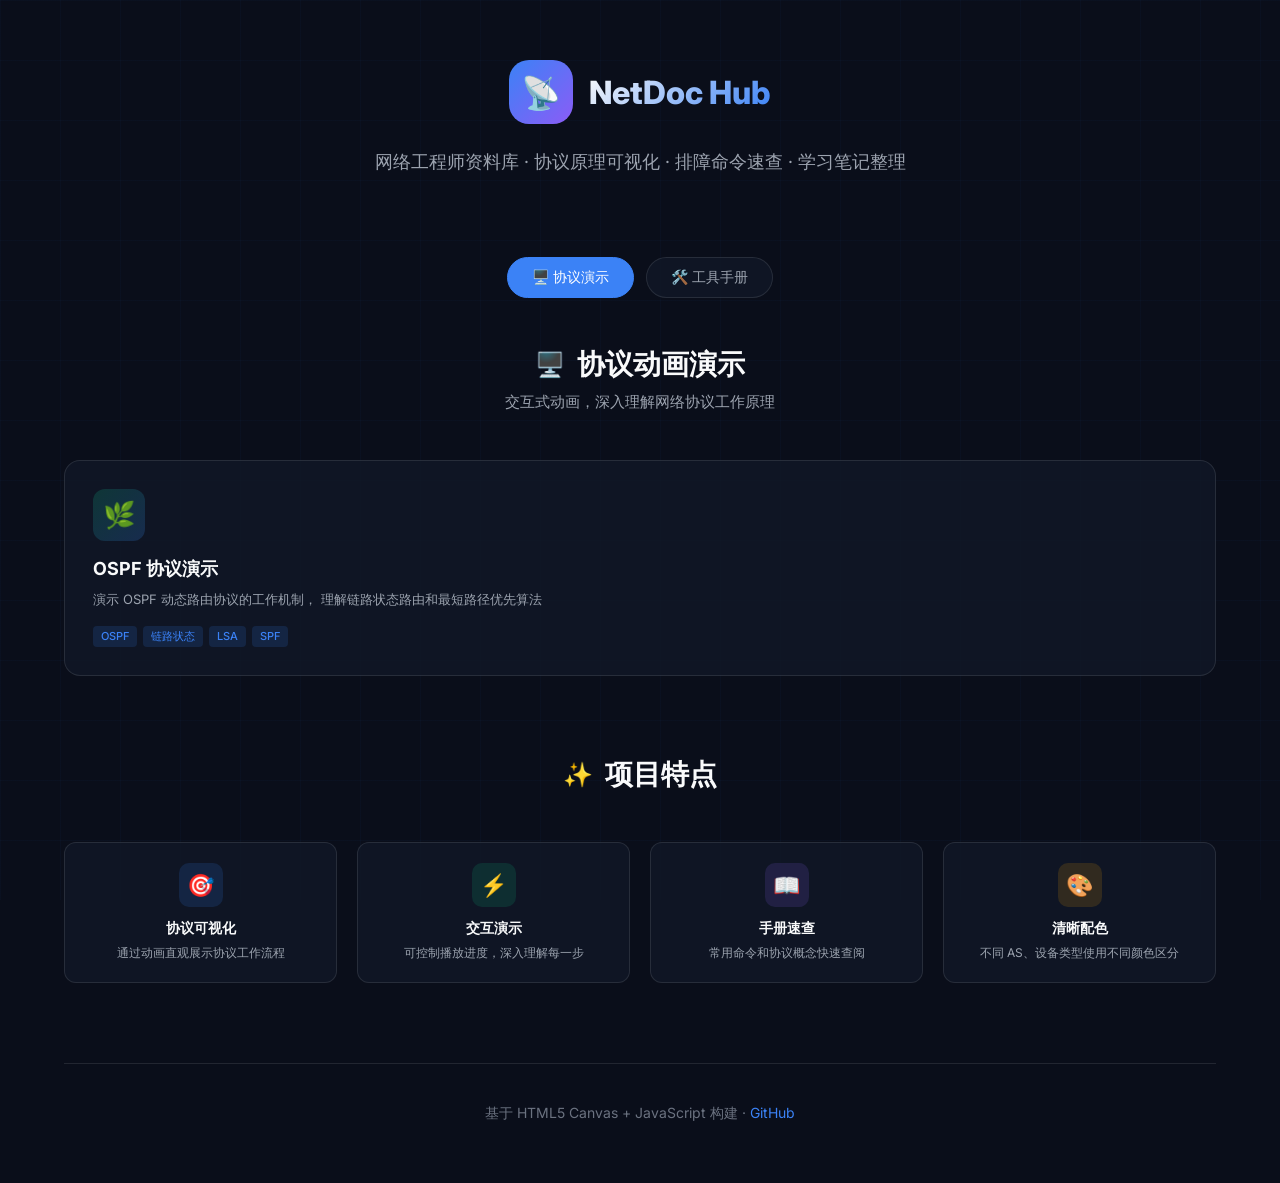
==== index.html @ 4e07fca8 "Update index.html" ====
<!DOCTYPE html>
<html lang="zh-CN">
<head>
    <meta charset="UTF-8">
    <meta name="viewport" content="width=device-width, initial-scale=1.0">
    <title>NetDoc Hub - 网络工程师资料库</title>
    <link rel="preconnect" href="https://fonts.googleapis.com">
    <link rel="preconnect" href="https://fonts.gstatic.com" crossorigin>
    <link href="https://fonts.googleapis.com/css2?family=Inter:wght@400;500;600;700;800&family=JetBrains+Mono:wght@400;500;700&display=swap" rel="stylesheet">
    <style>
        * {
            margin: 0;
            padding: 0;
            box-sizing: border-box;
        }

        :root {
            --bg-primary: #0a0e1a;
            --bg-secondary: #111827;
            --bg-card: rgba(17, 24, 39, 0.8);
            --text-primary: #f9fafb;
            --text-secondary: #9ca3af;
            --text-tertiary: #6b7280;
            --accent-blue: #3b82f6;
            --accent-green: #10b981;
            --accent-purple: #8b5cf6;
            --accent-orange: #f59e0b;
            --accent-red: #ef4444;
            --accent-cyan: #06b6d4;
            --border-color: rgba(255, 255, 255, 0.1);
        }

        body {
            font-family: 'Inter', -apple-system, BlinkMacSystemFont, sans-serif;
            background: var(--bg-primary);
            color: var(--text-primary);
            min-height: 100vh;
            overflow-x: hidden;
        }

        .bg-grid {
            position: fixed;
            top: 0;
            left: 0;
            width: 100%;
            height: 100%;
            background-image:
                linear-gradient(rgba(59, 130, 246, 0.03) 1px, transparent 1px),
                linear-gradient(90deg, rgba(59, 130, 246, 0.03) 1px, transparent 1px);
            background-size: 60px 60px;
            pointer-events: none;
            z-index: 0;
        }

        .container {
            position: relative;
            z-index: 1;
            max-width: 1200px;
            margin: 0 auto;
            padding: 60px 24px;
        }

        header {
            text-align: center;
            margin-bottom: 80px;
        }

        .logo {
            display: inline-flex;
            align-items: center;
            gap: 16px;
            margin-bottom: 24px;
        }

        .logo-icon {
            width: 64px;
            height: 64px;
            background: linear-gradient(135deg, var(--accent-blue), var(--accent-purple));
            border-radius: 20px;
            display: flex;
            align-items: center;
            justify-content: center;
            font-size: 32px;
        }

        .logo-text {
            font-size: 32px;
            font-weight: 800;
            background: linear-gradient(135deg, var(--text-primary), var(--accent-blue));
            -webkit-background-clip: text;
            -webkit-text-fill-color: transparent;
        }

        .subtitle {
            font-size: 18px;
            color: var(--text-secondary);
            max-width: 600px;
            margin: 0 auto;
            line-height: 1.6;
        }

        .category-nav {
            display: flex;
            justify-content: center;
            gap: 12px;
            margin: 48px 0;
            flex-wrap: wrap;
        }

        .category-btn {
            padding: 10px 24px;
            background: var(--bg-card);
            border: 1px solid var(--border-color);
            border-radius: 100px;
            color: var(--text-secondary);
            font-size: 14px;
            font-weight: 500;
            cursor: pointer;
            transition: all 0.3s ease;
            text-decoration: none;
        }

        .category-btn:hover,
        .category-btn.active {
            background: var(--accent-blue);
            border-color: var(--accent-blue);
            color: white;
        }

        .category-btn.protocol { }
        .category-btn.protocol:hover,
        .category-btn.protocol.active {
            background: var(--accent-blue);
            border-color: var(--accent-blue);
        }

        .category-btn.tool:hover,
        .category-btn.tool.active {
            background: var(--accent-green);
            border-color: var(--accent-green);
        }

        .category-btn.ebook:hover,
        .category-btn.ebook.active {
            background: var(--accent-orange);
            border-color: var(--accent-orange);
        }

        .section-title {
            text-align: center;
            margin-bottom: 48px;
        }

        .section-title h2 {
            font-size: 28px;
            font-weight: 700;
            margin-bottom: 8px;
            display: flex;
            align-items: center;
            justify-content: center;
            gap: 12px;
        }

        .section-title h2 .icon {
            font-size: 24px;
        }

        .section-title p {
            color: var(--text-secondary);
            font-size: 15px;
        }

        .projects-grid {
            display: grid;
            grid-template-columns: repeat(auto-fit, minmax(320px, 1fr));
            gap: 24px;
            margin-bottom: 80px;
        }

        .project-card {
            background: var(--bg-card);
            border: 1px solid var(--border-color);
            border-radius: 16px;
            padding: 28px;
            transition: all 0.3s ease;
            cursor: pointer;
            text-decoration: none;
            color: inherit;
            display: block;
            position: relative;
            overflow: hidden;
        }

        .project-card::before {
            content: '';
            position: absolute;
            top: 0;
            left: 0;
            right: 0;
            height: 3px;
            background: linear-gradient(90deg, var(--card-accent), transparent);
            opacity: 0;
            transition: opacity 0.3s;
        }

        .project-card:hover {
            transform: translateY(-4px);
            border-color: var(--card-accent, var(--accent-blue));
            box-shadow: 0 20px 40px rgba(0, 0, 0, 0.3);
        }

        .project-card:hover::before {
            opacity: 1;
        }

        .project-icon {
            width: 52px;
            height: 52px;
            border-radius: 12px;
            display: flex;
            align-items: center;
            justify-content: center;
            font-size: 26px;
            margin-bottom: 16px;
        }

        .project-card h3 {
            font-size: 18px;
            font-weight: 700;
            margin-bottom: 8px;
        }

        .project-card p {
            color: var(--text-secondary);
            font-size: 13px;
            line-height: 1.6;
            margin-bottom: 16px;
        }

        .project-tags {
            display: flex;
            flex-wrap: wrap;
            gap: 6px;
        }

        .tag {
            padding: 3px 8px;
            background: rgba(59, 130, 246, 0.15);
            border-radius: 4px;
            font-size: 11px;
            font-weight: 500;
            color: var(--accent-blue);
        }

        .tag.protocol { background: rgba(59, 130, 246, 0.15); color: var(--accent-blue); }
        .tag.tool { background: rgba(16, 185, 129, 0.15); color: var(--accent-green); }
        .tag.ebook { background: rgba(245, 158, 11, 0.15); color: var(--accent-orange); }

        .features {
            display: grid;
            grid-template-columns: repeat(auto-fit, minmax(260px, 1fr));
            gap: 20px;
            margin-bottom: 80px;
        }

        .feature-card {
            background: var(--bg-card);
            border: 1px solid var(--border-color);
            border-radius: 12px;
            padding: 20px;
            text-align: center;
        }

        .feature-icon {
            width: 44px;
            height: 44px;
            border-radius: 10px;
            display: flex;
            align-items: center;
            justify-content: center;
            font-size: 22px;
            margin: 0 auto 12px;
        }

        .feature-card h4 {
            font-size: 14px;
            font-weight: 600;
            margin-bottom: 6px;
        }

        .feature-card p {
            color: var(--text-secondary);
            font-size: 12px;
            line-height: 1.5;
        }

        footer {
            text-align: center;
            padding-top: 40px;
            border-top: 1px solid var(--border-color);
            color: var(--text-tertiary);
            font-size: 14px;
        }

        footer a {
            color: var(--accent-blue);
            text-decoration: none;
        }

        footer a:hover {
            text-decoration: underline;
        }

        .stats {
            display: flex;
            justify-content: center;
            gap: 48px;
            margin: 40px 0;
        }

        .stat-item {
            text-align: center;
        }

        .stat-value {
            font-size: 36px;
            font-weight: 800;
            color: var(--accent-blue);
        }

        .stat-label {
            font-size: 13px;
            color: var(--text-tertiary);
            margin-top: 4px;
        }

        @media (max-width: 768px) {
            .container {
                padding: 40px 16px;
            }

            .logo-text {
                font-size: 24px;
            }

            .category-nav {
                gap: 8px;
            }

            .category-btn {
                padding: 8px 16px;
                font-size: 13px;
            }

            .projects-grid {
                grid-template-columns: 1fr;
            }

            .stats {
                gap: 24px;
            }

            .stat-value {
                font-size: 28px;
            }
        }
    </style>
</head>
<body>
    <div class="bg-grid"></div>
    <div class="container">
        <header>
            <div class="logo">
                <div class="logo-icon">📡</div>
                <span class="logo-text">NetDoc Hub</span>
            </div>
            <p class="subtitle">
                网络工程师资料库 · 协议原理可视化 · 排障命令速查 · 学习笔记整理
            </p>
        </header>

        <nav class="category-nav">
            <a href="#protocols" class="category-btn protocol active" onclick="switchCategory('protocol', event)">🖥️ 协议演示</a>
            <a href="#tools" class="category-btn tool" onclick="switchCategory('tool', event)">🛠️ 工具手册</a>
        </nav>

        <section id="protocols">
            <div class="section-title">
                <h2><span class="icon">🖥️</span> 协议动画演示</h2>
                <p>交互式动画，深入理解网络协议工作原理</p>
            </div>

            <div class="projects-grid">
                <a href="ospf/ospf.html" class="project-card" style="--card-accent: var(--accent-green);">
                    <div class="project-icon" style="background: linear-gradient(135deg, rgba(16, 185, 129, 0.2), rgba(59, 130, 246, 0.2));">
                        🌿
                    </div>
                    <h3>OSPF 协议演示</h3>
                    <p>
                        演示 OSPF 动态路由协议的工作机制，
                        理解链路状态路由和最短路径优先算法
                    </p>
                    <div class="project-tags">
                        <span class="tag protocol">OSPF</span>
                        <span class="tag protocol">链路状态</span>
                        <span class="tag protocol">LSA</span>
                        <span class="tag protocol">SPF</span>
                    </div>
                </a>
            </div>
        </section>

        <section id="tools">
            <div class="section-title">
                <h2><span class="icon">🛠️</span> 工具手册</h2>
                <p>网络工程师必备工具速查</p>
            </div>

            <div class="projects-grid">
                <a href="手册/网工入门・8 个排障必备命令 图文速查手册 (1) (1).pdf" class="project-card" style="--card-accent: var(--accent-orange);">
                    <div class="project-icon" style="background: linear-gradient(135deg, rgba(245, 158, 11, 0.2), rgba(239, 68, 68, 0.2));">
                        📚
                    </div>
                    <h3>排障必备命令速查</h3>
                    <p>
                        8 个网络故障排查必备命令速查手册，
                        包含 ping、traceroute、netstat 等常用工具详解
                    </p>
                    <div class="project-tags">
                        <span class="tag tool">PDF</span>
                        <span class="tag tool">排障</span>
                        <span class="tag tool">速查</span>
                    </div>
                </a>

                <a href="docs/bgp-manual.html" class="project-card" style="--card-accent: var(--accent-blue);">
                    <div class="project-icon" style="background: linear-gradient(135deg, rgba(59, 130, 246, 0.2), rgba(139, 92, 246, 0.2));">
                        📖
                    </div>
                    <h3>BGP 协议手册</h3>
                    <p>
                        详细介绍 BGP 路由协议的工作原理，
                        包括 AS、iBGP、eBGP、路由反射器等核心概念
                    </p>
                    <div class="project-tags">
                        <span class="tag tool">BGP</span>
                        <span class="tag tool">AS_PATH</span>
                        <span class="tag tool">路由反射</span>
                    </div>
                </a>

                <a href="docs/ospf-manual.html" class="project-card" style="--card-accent: var(--accent-green);">
                    <div class="project-icon" style="background: linear-gradient(135deg, rgba(16, 185, 129, 0.2), rgba(59, 130, 246, 0.2));">
                        📖
                    </div>
                    <h3>OSPF 协议手册</h3>
                    <p>
                        详细介绍 OSPF 链路状态路由协议，
                        包含 LSA、DR/BDR、区域划分等核心概念
                    </p>
                    <div class="project-tags">
                        <span class="tag tool">OSPF</span>
                        <span class="tag tool">LSA</span>
                        <span class="tag tool">SPF</span>
                    </div>
                </a>
            </div>
        </section>

        <section>
            <div class="section-title">
                <h2><span class="icon">✨</span> 项目特点</h2>
            </div>

            <div class="features">
                <div class="feature-card">
                    <div class="feature-icon" style="background: rgba(59, 130, 246, 0.15);">
                        🎯
                    </div>
                    <h4>协议可视化</h4>
                    <p>通过动画直观展示协议工作流程</p>
                </div>
                <div class="feature-card">
                    <div class="feature-icon" style="background: rgba(16, 185, 129, 0.15);">
                        ⚡
                    </div>
                    <h4>交互演示</h4>
                    <p>可控制播放进度，深入理解每一步</p>
                </div>
                <div class="feature-card">
                    <div class="feature-icon" style="background: rgba(139, 92, 246, 0.15);">
                        📖
                    </div>
                    <h4>手册速查</h4>
                    <p>常用命令和协议概念快速查阅</p>
                </div>
                <div class="feature-card">
                    <div class="feature-icon" style="background: rgba(245, 158, 11, 0.15);">
                        🎨
                    </div>
                    <h4>清晰配色</h4>
                    <p>不同 AS、设备类型使用不同颜色区分</p>
                </div>
            </div>
        </section>

        <footer>
            <p>
                基于 HTML5 Canvas + JavaScript 构建 ·
                <a href="https://github.com">GitHub</a>
            </p>
        </footer>
    </div>

    <script>
        function switchCategory(category, e) {
            e.preventDefault();

            document.querySelectorAll('.category-btn').forEach(btn => btn.classList.remove('active'));
            e.target.classList.add('active');

            const protocolsSection = document.getElementById('protocols');
            const toolsSection = document.getElementById('tools');

            if (category === 'protocol') {
                protocolsSection.style.display = 'block';
                toolsSection.style.display = 'none';
            } else if (category === 'tool') {
                protocolsSection.style.display = 'none';
                toolsSection.style.display = 'block';
            }
        }

        switchCategory('protocol', { preventDefault: () => {}, target: document.querySelector('.category-btn.protocol') });
    </script>
</body>
</html>
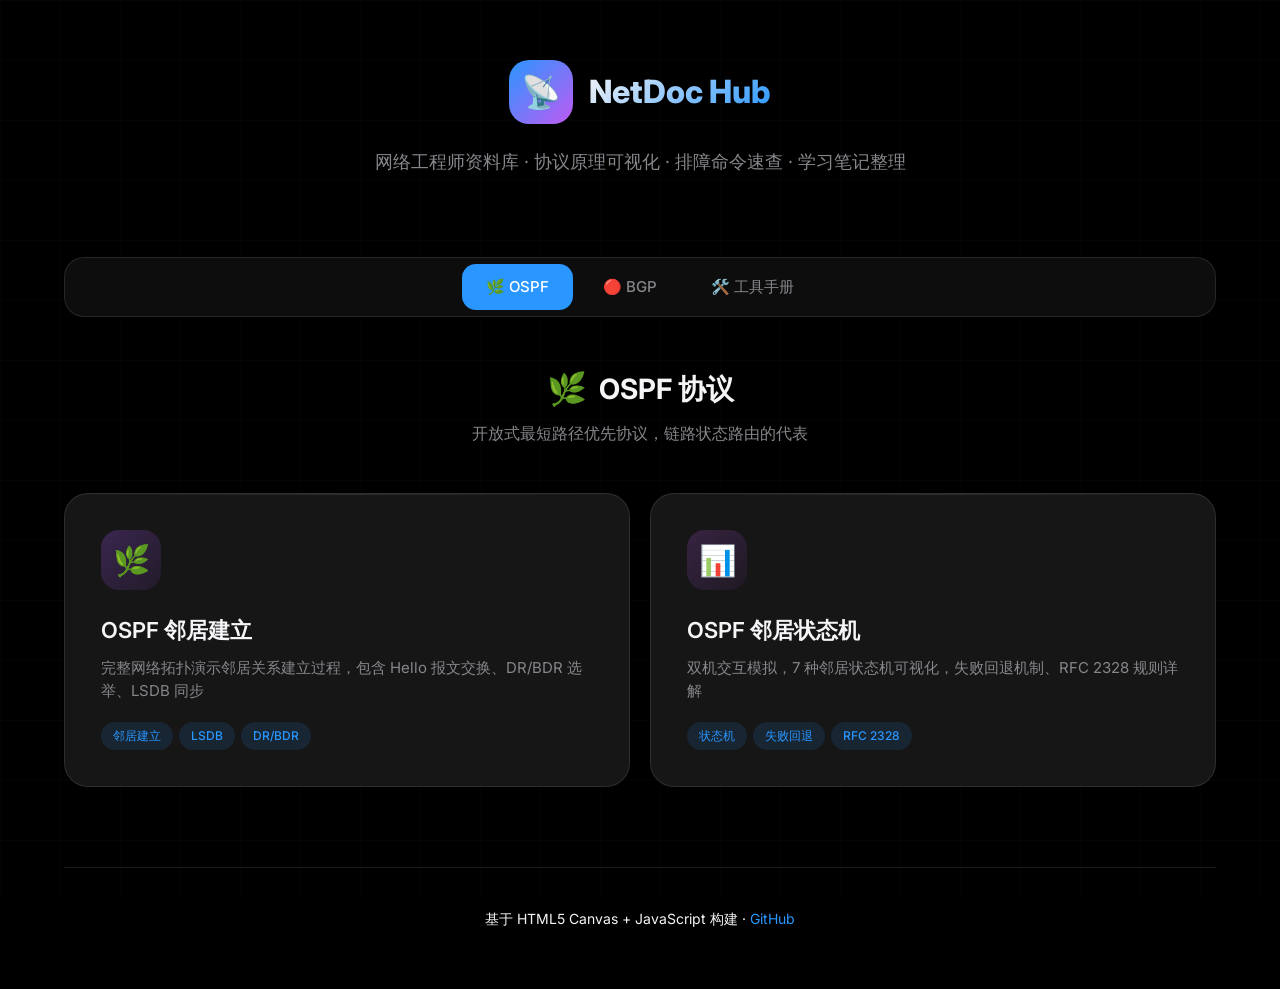
==== commit 0af81132: "1" ====
--- a/index.html
+++ b/index.html
@@ -15,27 +15,26 @@
         }
 
         :root {
-            --bg-primary: #0a0e1a;
-            --bg-secondary: #111827;
-            --bg-card: rgba(17, 24, 39, 0.8);
-            --text-primary: #f9fafb;
-            --text-secondary: #9ca3af;
-            --text-tertiary: #6b7280;
-            --accent-blue: #3b82f6;
-            --accent-green: #10b981;
-            --accent-purple: #8b5cf6;
-            --accent-orange: #f59e0b;
-            --accent-red: #ef4444;
-            --accent-cyan: #06b6d4;
+            --bg-primary: #000;
+            --bg-secondary: #1d1d1f;
+            --bg-card: #161617;
+            --bg-card-hover: #1a1a1c;
+            --text-primary: #f5f5f7;
+            --text-secondary: #86868b;
+            --accent-blue: #2997ff;
+            --accent-green: #30d158;
+            --accent-purple: #bf5af2;
+            --accent-orange: #ff9f0a;
+            --accent-red: #ff453a;
             --border-color: rgba(255, 255, 255, 0.1);
         }
 
         body {
-            font-family: 'Inter', -apple-system, BlinkMacSystemFont, sans-serif;
+            font-family: 'Inter', -apple-system, BlinkMacSystemFont, 'SF Pro Display', sans-serif;
             background: var(--bg-primary);
             color: var(--text-primary);
-            min-height: 100vh;
-            overflow-x: hidden;
+            line-height: 1.5;
+            -webkit-font-smoothing: antialiased;
         }
 
         .bg-grid {
@@ -102,53 +101,64 @@
         .category-nav {
             display: flex;
             justify-content: center;
-            gap: 12px;
+            gap: 6px;
             margin: 48px 0;
+            padding: 6px;
+            background: rgba(255, 255, 255, 0.05);
+            border-radius: 20px;
+            backdrop-filter: blur(20px);
+            -webkit-backdrop-filter: blur(20px);
+            border: 1px solid var(--border-color);
             flex-wrap: wrap;
         }
 
         .category-btn {
-            padding: 10px 24px;
-            background: var(--bg-card);
-            border: 1px solid var(--border-color);
-            border-radius: 100px;
+            padding: 12px 24px;
+            background: transparent;
+            border: none;
+            border-radius: 14px;
             color: var(--text-secondary);
-            font-size: 14px;
+            font-size: 15px;
             font-weight: 500;
             cursor: pointer;
-            transition: all 0.3s ease;
+            transition: all 0.35s cubic-bezier(0.4, 0, 0.2, 1);
             text-decoration: none;
-        }
-
-        .category-btn:hover,
-        .category-btn.active {
+            display: flex;
+            align-items: center;
+            gap: 8px;
+        }
+
+        .category-btn:hover {
+            color: var(--text-primary);
+            background: rgba(255, 255, 255, 0.05);
+        }
+
+        .category-btn.ospf.active {
             background: var(--accent-blue);
-            border-color: var(--accent-blue);
-            color: white;
-        }
-
-        .category-btn.protocol { }
-        .category-btn.protocol:hover,
-        .category-btn.protocol.active {
-            background: var(--accent-blue);
-            border-color: var(--accent-blue);
-        }
-
-        .category-btn.tool:hover,
+            color: #fff;
+        }
+
+        .category-btn.bgp.active {
+            background: var(--text-primary);
+            color: #000;
+        }
+
         .category-btn.tool.active {
-            background: var(--accent-green);
-            border-color: var(--accent-green);
-        }
-
-        .category-btn.ebook:hover,
-        .category-btn.ebook.active {
             background: var(--accent-orange);
-            border-color: var(--accent-orange);
+            color: #000;
+        }
+
+        .category-btn .icon {
+            font-size: 18px;
         }
 
         .section-title {
             text-align: center;
             margin-bottom: 48px;
+        }
+
+        .section-title .icon {
+            font-size: 32px;
         }
 
         .section-title h2 {
@@ -161,28 +171,39 @@
             gap: 12px;
         }
 
-        .section-title h2 .icon {
-            font-size: 24px;
-        }
-
         .section-title p {
             color: var(--text-secondary);
-            font-size: 15px;
+            font-size: 16px;
+        }
+
+        #ospf, #bgp, #tools {
+            animation: fadeIn 0.4s ease-out;
+        }
+
+        @keyframes fadeIn {
+            from {
+                opacity: 0;
+                transform: translateY(20px);
+            }
+            to {
+                opacity: 1;
+                transform: translateY(0);
+            }
         }
 
         .projects-grid {
             display: grid;
-            grid-template-columns: repeat(auto-fit, minmax(320px, 1fr));
-            gap: 24px;
+            grid-template-columns: repeat(auto-fit, minmax(340px, 1fr));
+            gap: 20px;
             margin-bottom: 80px;
         }
 
         .project-card {
             background: var(--bg-card);
             border: 1px solid var(--border-color);
-            border-radius: 16px;
-            padding: 28px;
-            transition: all 0.3s ease;
+            border-radius: 24px;
+            padding: 36px;
+            transition: all 0.45s cubic-bezier(0.4, 0, 0.2, 1);
             cursor: pointer;
             text-decoration: none;
             color: inherit;
@@ -197,44 +218,112 @@
             top: 0;
             left: 0;
             right: 0;
-            height: 3px;
-            background: linear-gradient(90deg, var(--card-accent), transparent);
+            height: 1px;
+            background: linear-gradient(90deg, transparent, rgba(255,255,255,0.1), transparent);
+        }
+
+        .project-card:hover {
+            background: var(--bg-card-hover);
+            transform: translateY(-3px);
+            border-color: rgba(255, 255, 255, 0.18);
+            box-shadow: 0 16px 48px rgba(0, 0, 0, 0.4);
+        }
+
+        .project-card .card-arrow {
+            position: absolute;
+            top: 36px;
+            right: 36px;
+            width: 36px;
+            height: 36px;
+            border-radius: 50%;
+            background: rgba(255, 255, 255, 0.1);
+            display: flex;
+            align-items: center;
+            justify-content: center;
+            font-size: 14px;
             opacity: 0;
-            transition: opacity 0.3s;
-        }
-
-        .project-card:hover {
-            transform: translateY(-4px);
-            border-color: var(--card-accent, var(--accent-blue));
-            box-shadow: 0 20px 40px rgba(0, 0, 0, 0.3);
-        }
-
-        .project-card:hover::before {
+            transform: translateX(-8px);
+            transition: all 0.3s ease;
+        }
+
+        .project-card:hover .card-arrow {
             opacity: 1;
+            transform: translateX(0);
+        }
+
+        .coming-soon-card {
+            opacity: 0.5;
+            cursor: not-allowed;
+        }
+
+        .coming-soon-card:hover {
+            transform: none;
+            background: var(--bg-card);
+            box-shadow: none;
+        }
+
+        .coming-soon {
+            display: inline-block;
+            background: rgba(255, 159, 10, 0.12);
+            color: var(--accent-orange);
+            padding: 4px 12px;
+            border-radius: 20px;
+            font-size: 12px;
+            font-weight: 600;
+            margin-top: 8px;
+            cursor: default;
+        }
+
+        .coming-badge {
+            display: inline-flex;
+            align-items: center;
+            gap: 6px;
+            padding: 6px 14px;
+            background: rgba(255, 159, 10, 0.12);
+            color: var(--accent-orange);
+            border-radius: 980px;
+            font-size: 13px;
+            font-weight: 600;
+            margin-top: 16px;
+        }
+
+        .tag.ospf {
+            background: rgba(168, 85, 247, 0.15);
+            color: #a855f7;
+        }
+
+        .tag.bgp {
+            background: rgba(239, 68, 68, 0.15);
+            color: var(--accent-red);
         }
 
         .project-icon {
-            width: 52px;
-            height: 52px;
-            border-radius: 12px;
+            width: 60px;
+            height: 60px;
+            border-radius: 18px;
             display: flex;
             align-items: center;
             justify-content: center;
-            font-size: 26px;
-            margin-bottom: 16px;
-        }
+            font-size: 30px;
+            margin-bottom: 24px;
+        }
+
+        .project-icon.green { background: linear-gradient(135deg, rgba(168, 85, 247, 0.25), rgba(168, 85, 247, 0.08)); }
+        .project-icon.purple { background: linear-gradient(135deg, rgba(191, 90, 242, 0.2), rgba(191, 90, 242, 0.05)); }
+        .project-icon.blue { background: linear-gradient(135deg, rgba(41, 151, 255, 0.2), rgba(41, 151, 255, 0.05)); }
+        .project-icon.orange { background: linear-gradient(135deg, rgba(255, 159, 10, 0.2), rgba(255, 159, 10, 0.05)); }
 
         .project-card h3 {
-            font-size: 18px;
-            font-weight: 700;
-            margin-bottom: 8px;
+            font-size: 22px;
+            font-weight: 600;
+            margin-bottom: 10px;
         }
 
         .project-card p {
             color: var(--text-secondary);
-            font-size: 13px;
-            line-height: 1.6;
-            margin-bottom: 16px;
+            font-size: 15px;
+            line-height: 1.5;
+            margin-bottom: 20px;
         }
 
         .project-tags {
@@ -244,17 +333,17 @@
         }
 
         .tag {
-            padding: 3px 8px;
-            background: rgba(59, 130, 246, 0.15);
-            border-radius: 4px;
-            font-size: 11px;
+            padding: 5px 12px;
+            background: rgba(255, 255, 255, 0.08);
+            border-radius: 980px;
+            font-size: 12px;
             font-weight: 500;
-            color: var(--accent-blue);
-        }
-
-        .tag.protocol { background: rgba(59, 130, 246, 0.15); color: var(--accent-blue); }
-        .tag.tool { background: rgba(16, 185, 129, 0.15); color: var(--accent-green); }
-        .tag.ebook { background: rgba(245, 158, 11, 0.15); color: var(--accent-orange); }
+            color: var(--text-secondary);
+        }
+
+        .tag.protocol { background: rgba(41, 151, 255, 0.12); color: var(--accent-blue); }
+        .tag.tool { background: rgba(41, 151, 255, 0.12); color: var(--accent-blue); }
+        .tag.ebook { background: rgba(255, 159, 10, 0.12); color: var(--accent-orange); }
 
         .features {
             display: grid;
@@ -345,6 +434,7 @@
 
             .category-nav {
                 gap: 8px;
+                margin: 32px 0;
             }
 
             .category-btn {
@@ -380,33 +470,64 @@
         </header>
 
         <nav class="category-nav">
-            <a href="#protocols" class="category-btn protocol active" onclick="switchCategory('protocol', event)">🖥️ 协议演示</a>
-            <a href="#tools" class="category-btn tool" onclick="switchCategory('tool', event)">🛠️ 工具手册</a>
+            <a href="#ospf" class="category-btn ospf active" onclick="switchCategory('ospf')">🌿 OSPF</a>
+            <a href="#bgp" class="category-btn bgp" onclick="switchCategory('bgp')">🔴 BGP</a>
+            <a href="#tools" class="category-btn tool" onclick="switchCategory('tools')">🛠️ 工具手册</a>
         </nav>
 
-        <section id="protocols">
+        <section id="ospf">
             <div class="section-title">
-                <h2><span class="icon">🖥️</span> 协议动画演示</h2>
-                <p>交互式动画，深入理解网络协议工作原理</p>
+                <h2><span class="icon">🌿</span> OSPF 协议</h2>
+                <p>开放式最短路径优先协议，链路状态路由的代表</p>
             </div>
 
             <div class="projects-grid">
-                <a href="ospf/ospf.html" class="project-card" style="--card-accent: var(--accent-green);">
-                    <div class="project-icon" style="background: linear-gradient(135deg, rgba(16, 185, 129, 0.2), rgba(59, 130, 246, 0.2));">
-                        🌿
+                <a href="ospf/ospf.html" class="project-card">
+                    <div class="project-icon green">🌿</div>
+                    <h3>OSPF 邻居建立</h3>
+                    <p>完整网络拓扑演示邻居关系建立过程，包含 Hello 报文交换、DR/BDR 选举、LSDB 同步</p>
+                    <div class="project-tags">
+                        <span class="tag protocol">邻居建立</span>
+                        <span class="tag protocol">LSDB</span>
+                        <span class="tag protocol">DR/BDR</span>
                     </div>
-                    <h3>OSPF 协议演示</h3>
-                    <p>
-                        演示 OSPF 动态路由协议的工作机制，
-                        理解链路状态路由和最短路径优先算法
-                    </p>
+                    <div class="card-arrow">→</div>
+                </a>
+
+                <a href="ospf/ospf-states.html" class="project-card">
+                    <div class="project-icon purple">📊</div>
+                    <h3>OSPF 邻居状态机</h3>
+                    <p>双机交互模拟，7 种邻居状态机可视化，失败回退机制、RFC 2328 规则详解</p>
                     <div class="project-tags">
-                        <span class="tag protocol">OSPF</span>
-                        <span class="tag protocol">链路状态</span>
-                        <span class="tag protocol">LSA</span>
-                        <span class="tag protocol">SPF</span>
+                        <span class="tag protocol">状态机</span>
+                        <span class="tag protocol">失败回退</span>
+                        <span class="tag protocol">RFC 2328</span>
                     </div>
+                    <div class="card-arrow">→</div>
                 </a>
+            </div>
+        </section>
+
+        <section id="bgp">
+            <div class="section-title">
+                <h2><span class="icon">🔴</span> BGP 协议</h2>
+                <p>边界网关协议，互联网核心路由协议</p>
+                <span class="coming-soon">更多内容更新中...</span>
+            </div>
+
+            <div class="projects-grid">
+                <div class="project-card coming-soon-card">
+                    <div class="project-icon blue">🔴</div>
+                    <h3>BGP 路由反射器</h3>
+                    <p>路由反射器原理演示，iBGP 路由传递规则，客户端与非客户端路由反射</p>
+                    <div class="project-tags">
+                        <span class="tag protocol">BGP</span>
+                        <span class="tag protocol">路由反射</span>
+                        <span class="tag protocol">iBGP</span>
+                        <span class="tag protocol">coming soon</span>
+                    </div>
+                    <div class="coming-badge">··· 即将上线</div>
+                </div>
             </div>
         </section>
 
@@ -417,90 +538,41 @@
             </div>
 
             <div class="projects-grid">
-                <a href="手册/网工入门・8 个排障必备命令 图文速查手册 (1) (1).pdf" class="project-card" style="--card-accent: var(--accent-orange);">
-                    <div class="project-icon" style="background: linear-gradient(135deg, rgba(245, 158, 11, 0.2), rgba(239, 68, 68, 0.2));">
-                        📚
-                    </div>
+                <a href="手册/网工入门・8 个排障必备命令 图文速查手册 (1) (1).pdf" class="project-card">
+                    <div class="project-icon orange">📚</div>
                     <h3>排障必备命令速查</h3>
-                    <p>
-                        8 个网络故障排查必备命令速查手册，
-                        包含 ping、traceroute、netstat 等常用工具详解
-                    </p>
+                    <p>8 个网络故障排查必备命令速查手册，包含 ping、traceroute、netstat 等常用工具详解</p>
                     <div class="project-tags">
                         <span class="tag tool">PDF</span>
                         <span class="tag tool">排障</span>
                         <span class="tag tool">速查</span>
                     </div>
+                    <div class="card-arrow">→</div>
                 </a>
 
-                <a href="docs/bgp-manual.html" class="project-card" style="--card-accent: var(--accent-blue);">
-                    <div class="project-icon" style="background: linear-gradient(135deg, rgba(59, 130, 246, 0.2), rgba(139, 92, 246, 0.2));">
-                        📖
-                    </div>
+                <a href="docs/bgp-manual.html" class="project-card">
+                    <div class="project-icon blue">📖</div>
                     <h3>BGP 协议手册</h3>
-                    <p>
-                        详细介绍 BGP 路由协议的工作原理，
-                        包括 AS、iBGP、eBGP、路由反射器等核心概念
-                    </p>
+                    <p>详细介绍 BGP 路由协议的工作原理，包括 AS、iBGP、eBGP、路由反射器等核心概念</p>
                     <div class="project-tags">
                         <span class="tag tool">BGP</span>
                         <span class="tag tool">AS_PATH</span>
                         <span class="tag tool">路由反射</span>
                     </div>
+                    <div class="card-arrow">→</div>
                 </a>
 
-                <a href="docs/ospf-manual.html" class="project-card" style="--card-accent: var(--accent-green);">
-                    <div class="project-icon" style="background: linear-gradient(135deg, rgba(16, 185, 129, 0.2), rgba(59, 130, 246, 0.2));">
-                        📖
-                    </div>
+                <a href="docs/ospf-manual.html" class="project-card">
+                    <div class="project-icon green">📖</div>
                     <h3>OSPF 协议手册</h3>
-                    <p>
-                        详细介绍 OSPF 链路状态路由协议，
-                        包含 LSA、DR/BDR、区域划分等核心概念
-                    </p>
+                    <p>详细介绍 OSPF 链路状态路由协议，包含 LSA、DR/BDR、区域划分等核心概念</p>
                     <div class="project-tags">
                         <span class="tag tool">OSPF</span>
                         <span class="tag tool">LSA</span>
                         <span class="tag tool">SPF</span>
                     </div>
+                    <div class="card-arrow">→</div>
                 </a>
-            </div>
-        </section>
-
-        <section>
-            <div class="section-title">
-                <h2><span class="icon">✨</span> 项目特点</h2>
-            </div>
-
-            <div class="features">
-                <div class="feature-card">
-                    <div class="feature-icon" style="background: rgba(59, 130, 246, 0.15);">
-                        🎯
-                    </div>
-                    <h4>协议可视化</h4>
-                    <p>通过动画直观展示协议工作流程</p>
-                </div>
-                <div class="feature-card">
-                    <div class="feature-icon" style="background: rgba(16, 185, 129, 0.15);">
-                        ⚡
-                    </div>
-                    <h4>交互演示</h4>
-                    <p>可控制播放进度，深入理解每一步</p>
-                </div>
-                <div class="feature-card">
-                    <div class="feature-icon" style="background: rgba(139, 92, 246, 0.15);">
-                        📖
-                    </div>
-                    <h4>手册速查</h4>
-                    <p>常用命令和协议概念快速查阅</p>
-                </div>
-                <div class="feature-card">
-                    <div class="feature-icon" style="background: rgba(245, 158, 11, 0.15);">
-                        🎨
-                    </div>
-                    <h4>清晰配色</h4>
-                    <p>不同 AS、设备类型使用不同颜色区分</p>
-                </div>
             </div>
         </section>
 
@@ -513,25 +585,29 @@
     </div>
 
     <script>
-        function switchCategory(category, e) {
-            e.preventDefault();
-
-            document.querySelectorAll('.category-btn').forEach(btn => btn.classList.remove('active'));
-            e.target.classList.add('active');
-
-            const protocolsSection = document.getElementById('protocols');
-            const toolsSection = document.getElementById('tools');
-
-            if (category === 'protocol') {
-                protocolsSection.style.display = 'block';
-                toolsSection.style.display = 'none';
-            } else if (category === 'tool') {
-                protocolsSection.style.display = 'none';
-                toolsSection.style.display = 'block';
-            }
-        }
-
-        switchCategory('protocol', { preventDefault: () => {}, target: document.querySelector('.category-btn.protocol') });
+        function switchCategory(category) {
+            document.querySelectorAll('.category-btn').forEach(btn => {
+                btn.classList.remove('active');
+                if (btn.getAttribute('href') === '#' + category) {
+                    btn.classList.add('active');
+                }
+            });
+
+            const sections = ['ospf', 'bgp', 'tools'];
+            sections.forEach(id => {
+                const section = document.getElementById(id);
+                if (id === category) {
+                    section.style.display = 'block';
+                    section.style.animation = 'none';
+                    section.offsetHeight;
+                    section.style.animation = 'fadeIn 0.4s ease-out';
+                } else {
+                    section.style.display = 'none';
+                }
+            });
+        }
+
+        switchCategory('ospf');
     </script>
 </body>
 </html>
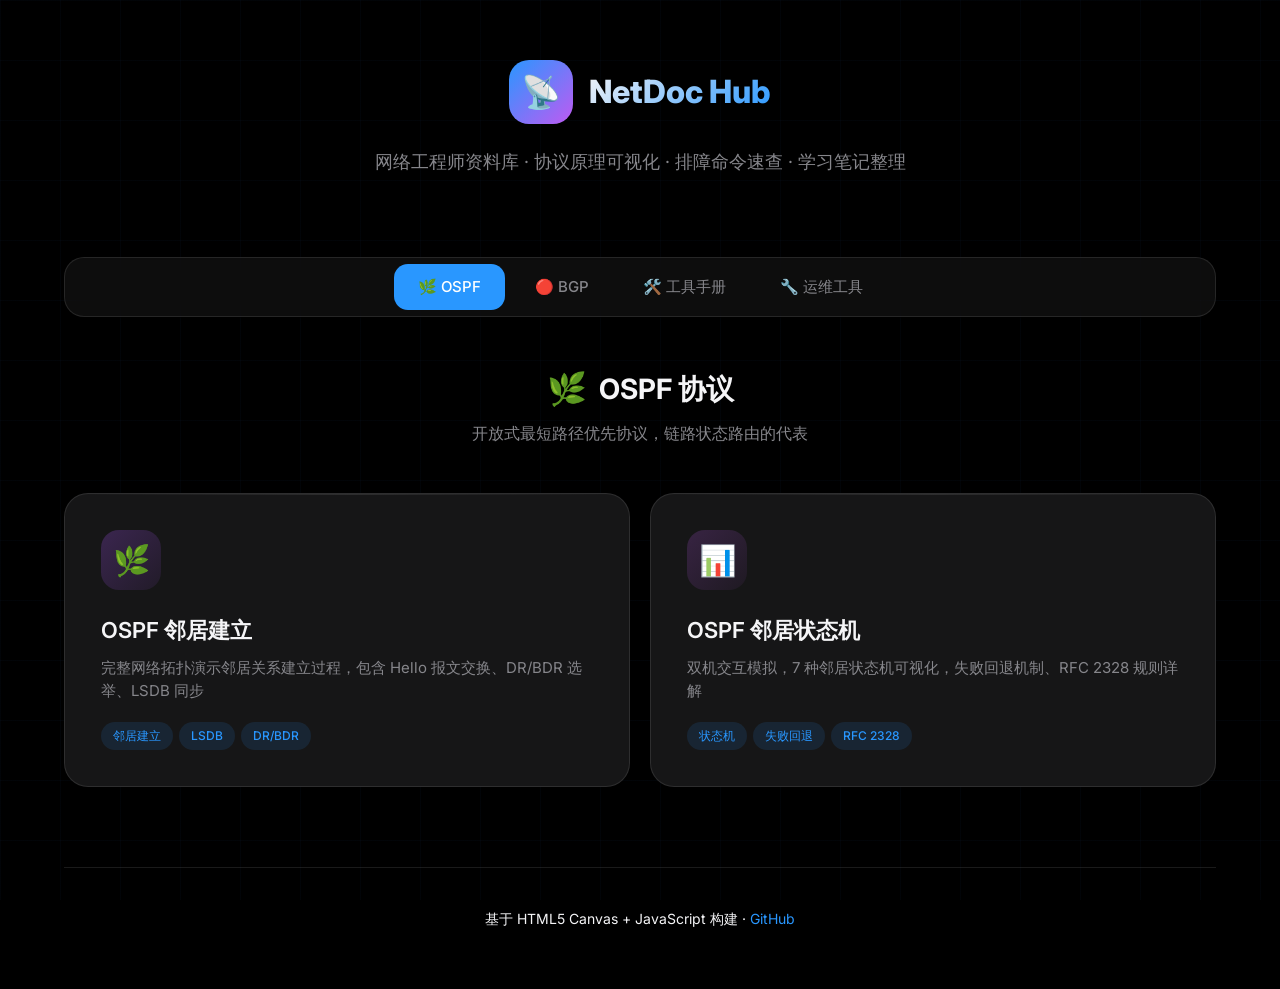
==== commit 80734140: "1 1" ====
--- a/index.html
+++ b/index.html
@@ -473,6 +473,7 @@
             <a href="#ospf" class="category-btn ospf active" onclick="switchCategory('ospf')">🌿 OSPF</a>
             <a href="#bgp" class="category-btn bgp" onclick="switchCategory('bgp')">🔴 BGP</a>
             <a href="#tools" class="category-btn tool" onclick="switchCategory('tools')">🛠️ 工具手册</a>
+            <a href="#ops-tools" class="category-btn ops" onclick="switchCategory('ops-tools')">🔧 运维工具</a>
         </nav>
 
         <section id="ospf">
@@ -512,11 +513,10 @@
             <div class="section-title">
                 <h2><span class="icon">🔴</span> BGP 协议</h2>
                 <p>边界网关协议，互联网核心路由协议</p>
-                <span class="coming-soon">更多内容更新中...</span>
             </div>
 
             <div class="projects-grid">
-                <div class="project-card coming-soon-card">
+                <a href="bgp/bgp反射与路由传递.html" class="project-card">
                     <div class="project-icon blue">🔴</div>
                     <h3>BGP 路由反射器</h3>
                     <p>路由反射器原理演示，iBGP 路由传递规则，客户端与非客户端路由反射</p>
@@ -524,10 +524,9 @@
                         <span class="tag protocol">BGP</span>
                         <span class="tag protocol">路由反射</span>
                         <span class="tag protocol">iBGP</span>
-                        <span class="tag protocol">coming soon</span>
-                    </div>
-                    <div class="coming-badge">··· 即将上线</div>
-                </div>
+                    </div>
+                    <div class="card-arrow">→</div>
+                </a>
             </div>
         </section>
 
@@ -570,6 +569,77 @@
                         <span class="tag tool">OSPF</span>
                         <span class="tag tool">LSA</span>
                         <span class="tag tool">SPF</span>
+                    </div>
+                    <div class="card-arrow">→</div>
+                </a>
+            </div>
+        </section>
+
+        <section id="ops-tools">
+            <div class="section-title">
+                <h2><span class="icon">🔧</span> 运维工具</h2>
+                <p>推荐好用的网络运维软件与工具链接</p>
+            </div>
+
+            <div class="projects-grid">
+                <a href="https://mobaxterm.mobatek.net/" target="_blank" class="project-card">
+                    <div class="project-icon green" style="background: transparent; display: flex; align-items: center; justify-content: center;">
+                        <img src="assets/icons/Mobaxterm.png" alt="MobaXterm" style="width: 32px; height: 32px; object-fit: contain;">
+                    </div>
+                    <h3>MobaXterm</h3>
+                    <p>功能强大的终端工具，集成SSH、SFTP、RDP、VNC等多种远程连接功能</p>
+                    <div class="project-tags">
+                        <span class="tag tool">终端工具</span>
+                        <span class="tag tool">SSH</span>
+                        <span class="tag tool">远程连接</span>
+                    </div>
+                    <div class="card-arrow">→</div>
+                </a>
+
+                <a href="https://www.wireshark.org/" target="_blank" class="project-card">
+                    <div class="project-icon blue">🦈</div>
+                    <h3>Wireshark</h3>
+                    <p>网络协议分析工具，支持多种协议捕获和分析，网络故障排查必备</p>
+                    <div class="project-tags">
+                        <span class="tag tool">网络分析</span>
+                        <span class="tag tool">协议捕获</span>
+                        <span class="tag tool">开源</span>
+                    </div>
+                    <div class="card-arrow">→</div>
+                </a>
+
+                <a href="https://www.putty.org/" target="_blank" class="project-card">
+                    <div class="project-icon green">🖥️</div>
+                    <h3>PuTTY</h3>
+                    <p>SSH和Telnet客户端，轻量级远程登录工具，支持串口连接</p>
+                    <div class="project-tags">
+                        <span class="tag tool">远程登录</span>
+                        <span class="tag tool">SSH</span>
+                        <span class="tag tool">轻量</span>
+                    </div>
+                    <div class="card-arrow">→</div>
+                </a>
+
+                <a href="https://www.nmap.org/" target="_blank" class="project-card">
+                    <div class="project-icon red">🔍</div>
+                    <h3>Nmap</h3>
+                    <p>网络扫描和安全评估工具，端口扫描、服务探测、操作系统检测</p>
+                    <div class="project-tags">
+                        <span class="tag tool">网络扫描</span>
+                        <span class="tag tool">安全评估</span>
+                        <span class="tag tool">开源</span>
+                    </div>
+                    <div class="card-arrow">→</div>
+                </a>
+
+                <a href="https://www.advanced-ip-scanner.com/" target="_blank" class="project-card">
+                    <div class="project-icon blue">📊</div>
+                    <h3>Advanced IP Scanner</h3>
+                    <p>局域网IP扫描工具，快速发现网络设备，支持远程控制</p>
+                    <div class="project-tags">
+                        <span class="tag tool">IP扫描</span>
+                        <span class="tag tool">局域网</span>
+                        <span class="tag tool">远程控制</span>
                     </div>
                     <div class="card-arrow">→</div>
                 </a>
@@ -593,7 +663,7 @@
                 }
             });
 
-            const sections = ['ospf', 'bgp', 'tools'];
+            const sections = ['ospf', 'bgp', 'tools', 'ops-tools'];
             sections.forEach(id => {
                 const section = document.getElementById(id);
                 if (id === category) {
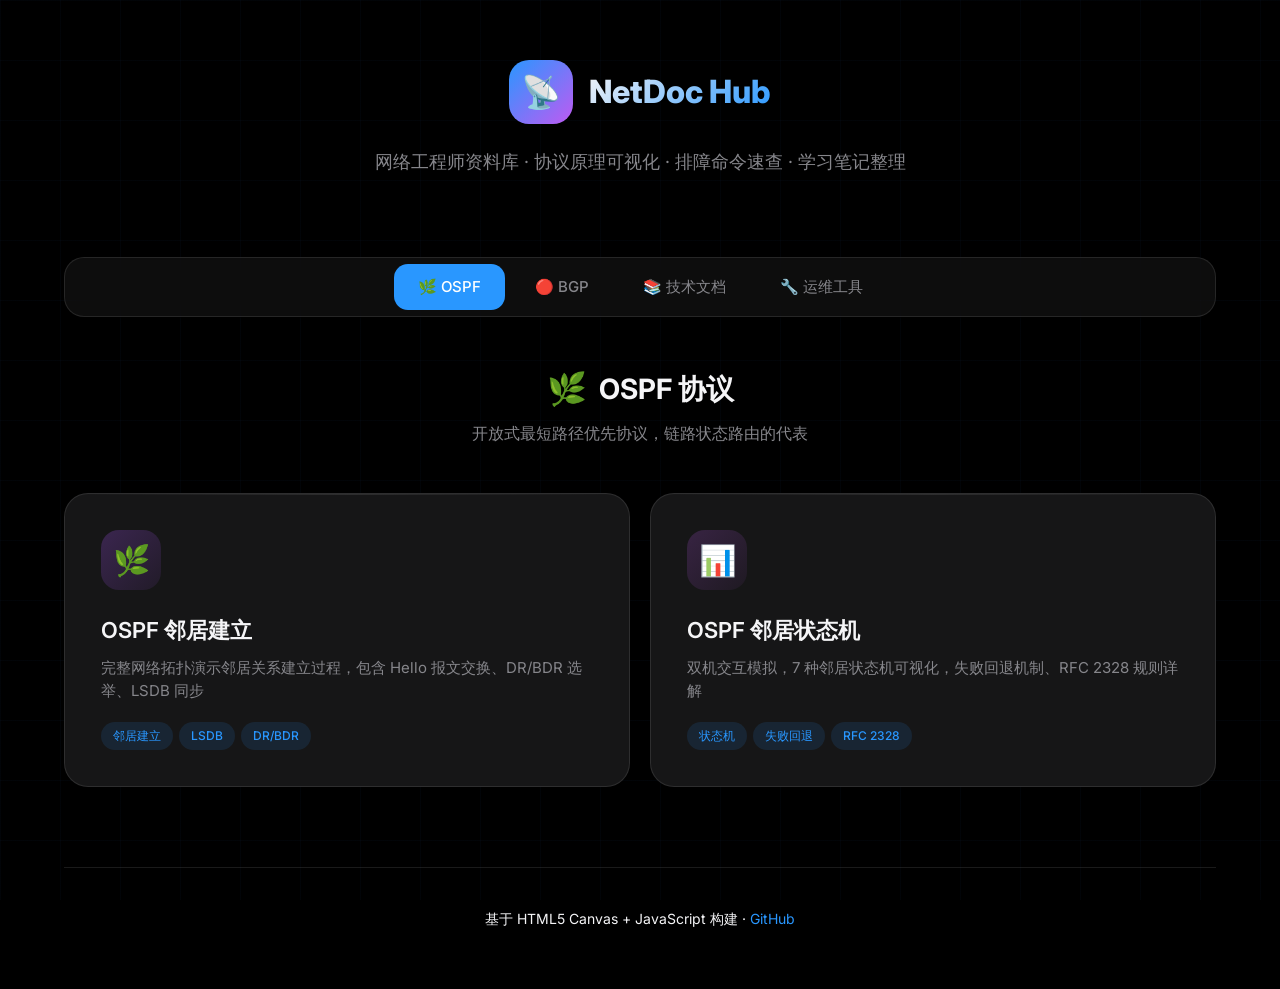
==== commit 45bc9b7a: "Update index.html" ====
--- a/index.html
+++ b/index.html
@@ -472,7 +472,7 @@
         <nav class="category-nav">
             <a href="#ospf" class="category-btn ospf active" onclick="switchCategory('ospf')">🌿 OSPF</a>
             <a href="#bgp" class="category-btn bgp" onclick="switchCategory('bgp')">🔴 BGP</a>
-            <a href="#tools" class="category-btn tool" onclick="switchCategory('tools')">🛠️ 工具手册</a>
+            <a href="#tools" class="category-btn tool" onclick="switchCategory('tools')">📚 技术文档</a>
             <a href="#ops-tools" class="category-btn ops" onclick="switchCategory('ops-tools')">🔧 运维工具</a>
         </nav>
 
@@ -532,8 +532,8 @@
 
         <section id="tools">
             <div class="section-title">
-                <h2><span class="icon">🛠️</span> 工具手册</h2>
-                <p>网络工程师必备工具速查</p>
+                <h2><span class="icon">📚</span> 技术文档</h2>
+                <p>网络工程师技术资料与文档</p>
             </div>
 
             <div class="projects-grid">
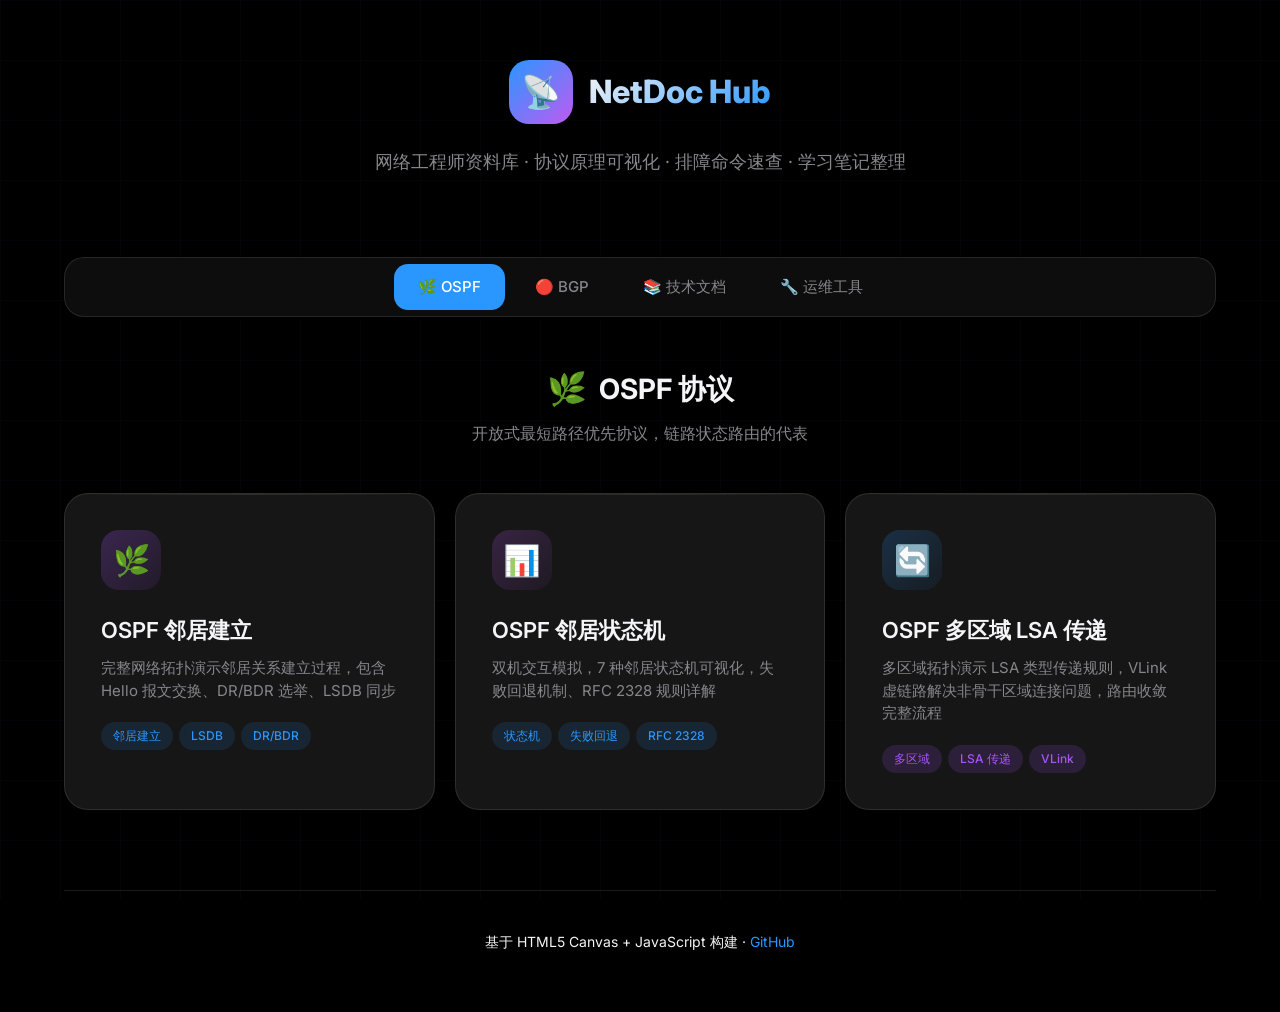
==== commit cf022d06: "1" ====
--- a/index.html
+++ b/index.html
@@ -506,6 +506,18 @@
                     </div>
                     <div class="card-arrow">→</div>
                 </a>
+
+                <a href="ospf/ospf-multi-area-lsa.html" class="project-card">
+                    <div class="project-icon blue">🔄</div>
+                    <h3>OSPF 多区域 LSA 传递</h3>
+                    <p>多区域拓扑演示 LSA 类型传递规则，VLink 虚链路解决非骨干区域连接问题，路由收敛完整流程</p>
+                    <div class="project-tags">
+                        <span class="tag ospf">多区域</span>
+                        <span class="tag ospf">LSA 传递</span>
+                        <span class="tag ospf">VLink</span>
+                    </div>
+                    <div class="card-arrow">→</div>
+                </a>
             </div>
         </section>
 
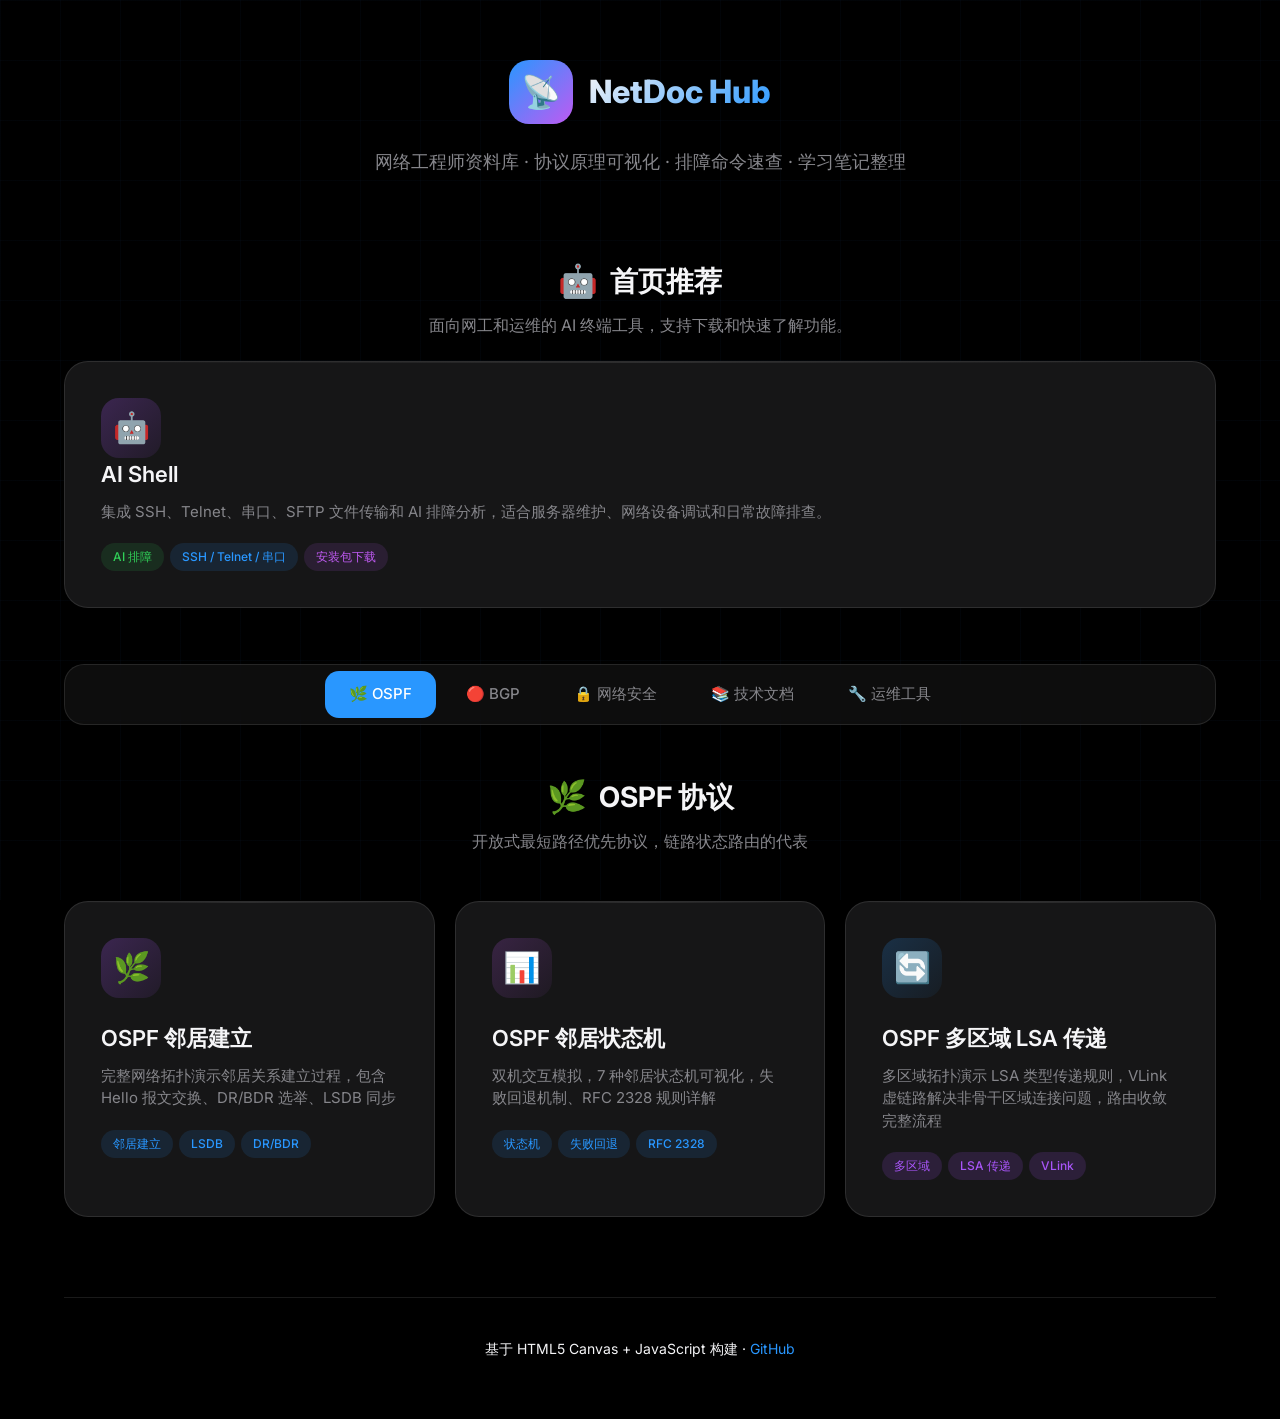
==== commit 39f02b28: "1.0" ====
--- a/index.html
+++ b/index.html
@@ -143,8 +143,18 @@
             color: #000;
         }
 
+        .category-btn.security.active {
+            background: var(--accent-red);
+            color: #fff;
+        }
+
         .category-btn.tool.active {
             background: var(--accent-orange);
+            color: #000;
+        }
+
+        .category-btn.ops.active {
+            background: var(--accent-green);
             color: #000;
         }
 
@@ -176,7 +186,40 @@
             font-size: 16px;
         }
 
-        #ospf, #bgp, #tools {
+        .featured-section {
+            margin: 0 0 56px;
+        }
+
+        .featured-section .section-title {
+            margin-bottom: 24px;
+        }
+
+        .featured-card {
+            display: grid;
+            grid-template-columns: auto minmax(0, 1fr) auto;
+            gap: 24px;
+            align-items: center;
+            padding: 34px;
+            border-color: rgba(48, 209, 88, 0.32);
+            background:
+                linear-gradient(135deg, rgba(48, 209, 88, 0.12), rgba(41, 151, 255, 0.07)),
+                var(--bg-card);
+        }
+
+        .featured-card .project-icon {
+            margin-bottom: 0;
+        }
+
+        .featured-copy h3 {
+            margin-bottom: 8px;
+        }
+
+        .featured-copy p {
+            margin-bottom: 16px;
+            max-width: 760px;
+        }
+
+        #ospf, #bgp, #security, #tools, #ops-tools {
             animation: fadeIn 0.4s ease-out;
         }
 
@@ -312,6 +355,7 @@
         .project-icon.purple { background: linear-gradient(135deg, rgba(191, 90, 242, 0.2), rgba(191, 90, 242, 0.05)); }
         .project-icon.blue { background: linear-gradient(135deg, rgba(41, 151, 255, 0.2), rgba(41, 151, 255, 0.05)); }
         .project-icon.orange { background: linear-gradient(135deg, rgba(255, 159, 10, 0.2), rgba(255, 159, 10, 0.05)); }
+        .project-icon.red { background: linear-gradient(135deg, rgba(255, 69, 58, 0.2), rgba(255, 69, 58, 0.05)); }
 
         .project-card h3 {
             font-size: 22px;
@@ -344,6 +388,8 @@
         .tag.protocol { background: rgba(41, 151, 255, 0.12); color: var(--accent-blue); }
         .tag.tool { background: rgba(41, 151, 255, 0.12); color: var(--accent-blue); }
         .tag.ebook { background: rgba(255, 159, 10, 0.12); color: var(--accent-orange); }
+        .tag.ai { background: rgba(48, 209, 88, 0.12); color: var(--accent-green); }
+        .tag.download { background: rgba(191, 90, 242, 0.12); color: var(--accent-purple); }
 
         .features {
             display: grid;
@@ -446,6 +492,10 @@
                 grid-template-columns: 1fr;
             }
 
+            .featured-card {
+                grid-template-columns: 1fr;
+            }
+
             .stats {
                 gap: 24px;
             }
@@ -469,9 +519,30 @@
             </p>
         </header>
 
+        <section class="featured-section">
+            <div class="section-title">
+                <h2><span class="icon">🤖</span> 首页推荐</h2>
+                <p>面向网工和运维的 AI 终端工具，支持下载和快速了解功能。</p>
+            </div>
+            <a href="tools/ai-shell.html" class="project-card featured-card">
+                <div class="project-icon green">🤖</div>
+                <div class="featured-copy">
+                    <h3>AI Shell</h3>
+                    <p>集成 SSH、Telnet、串口、SFTP 文件传输和 AI 排障分析，适合服务器维护、网络设备调试和日常故障排查。</p>
+                    <div class="project-tags">
+                        <span class="tag ai">AI 排障</span>
+                        <span class="tag tool">SSH / Telnet / 串口</span>
+                        <span class="tag download">安装包下载</span>
+                    </div>
+                </div>
+                <div class="card-arrow">→</div>
+            </a>
+        </section>
+
         <nav class="category-nav">
             <a href="#ospf" class="category-btn ospf active" onclick="switchCategory('ospf')">🌿 OSPF</a>
             <a href="#bgp" class="category-btn bgp" onclick="switchCategory('bgp')">🔴 BGP</a>
+            <a href="#security" class="category-btn security" onclick="switchCategory('security')">🔒 网络安全</a>
             <a href="#tools" class="category-btn tool" onclick="switchCategory('tools')">📚 技术文档</a>
             <a href="#ops-tools" class="category-btn ops" onclick="switchCategory('ops-tools')">🔧 运维工具</a>
         </nav>
@@ -542,6 +613,27 @@
             </div>
         </section>
 
+        <section id="security">
+            <div class="section-title">
+                <h2><span class="icon">🔒</span> 网络安全</h2>
+                <p>网络安全演示，包括WiFi密码破解、钓鱼攻击等</p>
+            </div>
+
+            <div class="projects-grid">
+                <a href="security/wifi-hacking.html" class="project-card">
+                    <div class="project-icon red" style="background: linear-gradient(135deg, rgba(239, 68, 68, 0.2), rgba(239, 68, 68, 0.05));">🔓</div>
+                    <h3>WiFi 密码破解</h3>
+                    <p>模拟WiFi密码破解过程，包括网络扫描、握手包捕获、字典攻击等步骤</p>
+                    <div class="project-tags">
+                        <span class="tag protocol">WiFi</span>
+                        <span class="tag protocol">密码破解</span>
+                        <span class="tag protocol">网络安全</span>
+                    </div>
+                    <div class="card-arrow">→</div>
+                </a>
+            </div>
+        </section>
+
         <section id="tools">
             <div class="section-title">
                 <h2><span class="icon">📚</span> 技术文档</h2>
@@ -594,6 +686,18 @@
             </div>
 
             <div class="projects-grid">
+                <a href="switching/switch-loop.html" class="project-card">
+                    <div class="project-icon orange">🔁</div>
+                    <h3>交换机环路故障与排除</h3>
+                    <p>演示误接网线导致二层环路、广播风暴、MAC 地址漂移、端口定位、隔离恢复和防环配置的完整排障过程。</p>
+                    <div class="project-tags">
+                        <span class="tag tool">交换网络</span>
+                        <span class="tag tool">广播风暴</span>
+                        <span class="tag tool">STP</span>
+                    </div>
+                    <div class="card-arrow">→</div>
+                </a>
+
                 <a href="https://mobaxterm.mobatek.net/" target="_blank" class="project-card">
                     <div class="project-icon green" style="background: transparent; display: flex; align-items: center; justify-content: center;">
                         <img src="assets/icons/Mobaxterm.png" alt="MobaXterm" style="width: 32px; height: 32px; object-fit: contain;">
@@ -667,6 +771,8 @@
     </div>
 
     <script>
+        const sections = ['ospf', 'bgp', 'security', 'tools', 'ops-tools'];
+
         function switchCategory(category) {
             document.querySelectorAll('.category-btn').forEach(btn => {
                 btn.classList.remove('active');
@@ -675,7 +781,6 @@
                 }
             });
 
-            const sections = ['ospf', 'bgp', 'tools', 'ops-tools'];
             sections.forEach(id => {
                 const section = document.getElementById(id);
                 if (id === category) {
@@ -689,7 +794,8 @@
             });
         }
 
-        switchCategory('ospf');
+        const initialCategory = window.location.hash.replace('#', '');
+        switchCategory(sections.includes(initialCategory) ? initialCategory : 'ospf');
     </script>
 </body>
-</html>+</html>
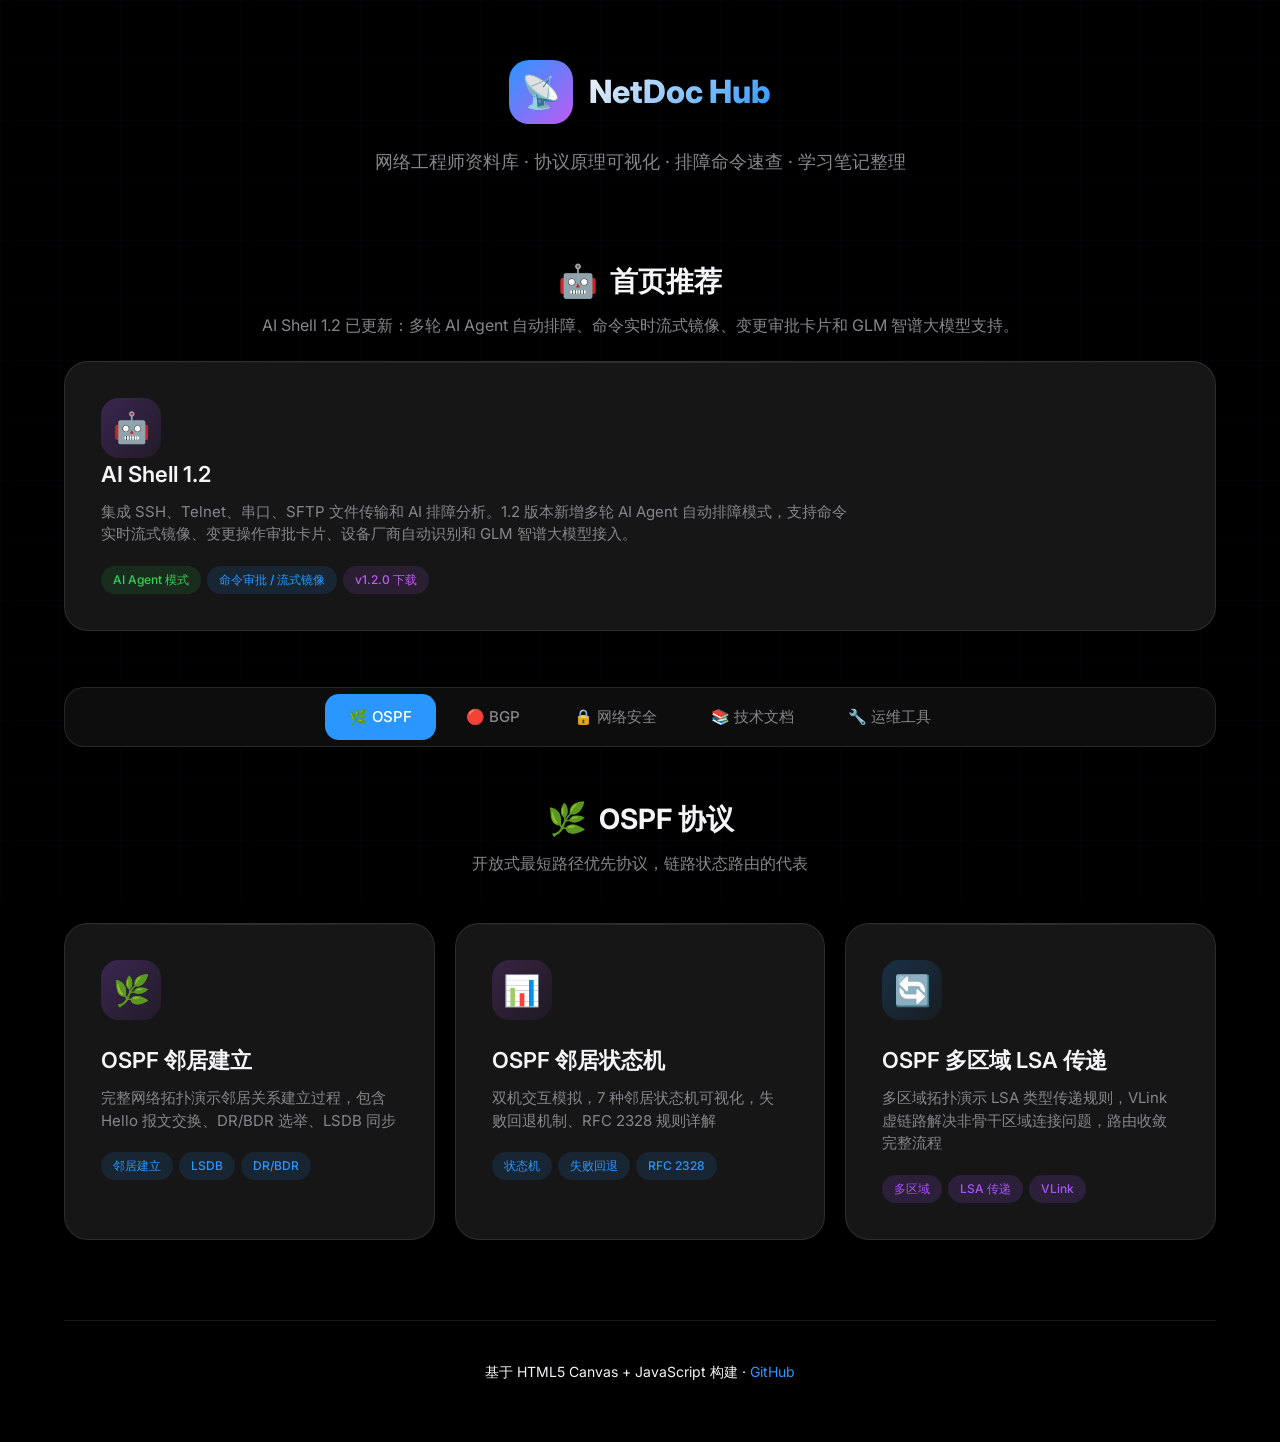
==== commit aa2cb8f0: "1.2" ====
--- a/index.html
+++ b/index.html
@@ -522,17 +522,17 @@
         <section class="featured-section">
             <div class="section-title">
                 <h2><span class="icon">🤖</span> 首页推荐</h2>
-                <p>面向网工和运维的 AI 终端工具，支持下载和快速了解功能。</p>
+                <p>AI Shell 1.2 已更新：多轮 AI Agent 自动排障、命令实时流式镜像、变更审批卡片和 GLM 智谱大模型支持。</p>
             </div>
             <a href="tools/ai-shell.html" class="project-card featured-card">
                 <div class="project-icon green">🤖</div>
                 <div class="featured-copy">
-                    <h3>AI Shell</h3>
-                    <p>集成 SSH、Telnet、串口、SFTP 文件传输和 AI 排障分析，适合服务器维护、网络设备调试和日常故障排查。</p>
-                    <div class="project-tags">
-                        <span class="tag ai">AI 排障</span>
-                        <span class="tag tool">SSH / Telnet / 串口</span>
-                        <span class="tag download">安装包下载</span>
+                    <h3>AI Shell 1.2</h3>
+                    <p>集成 SSH、Telnet、串口、SFTP 文件传输和 AI 排障分析。1.2 版本新增多轮 AI Agent 自动排障模式，支持命令实时流式镜像、变更操作审批卡片、设备厂商自动识别和 GLM 智谱大模型接入。</p>
+                    <div class="project-tags">
+                        <span class="tag ai">AI Agent 模式</span>
+                        <span class="tag tool">命令审批 / 流式镜像</span>
+                        <span class="tag download">v1.2.0 下载</span>
                     </div>
                 </div>
                 <div class="card-arrow">→</div>
